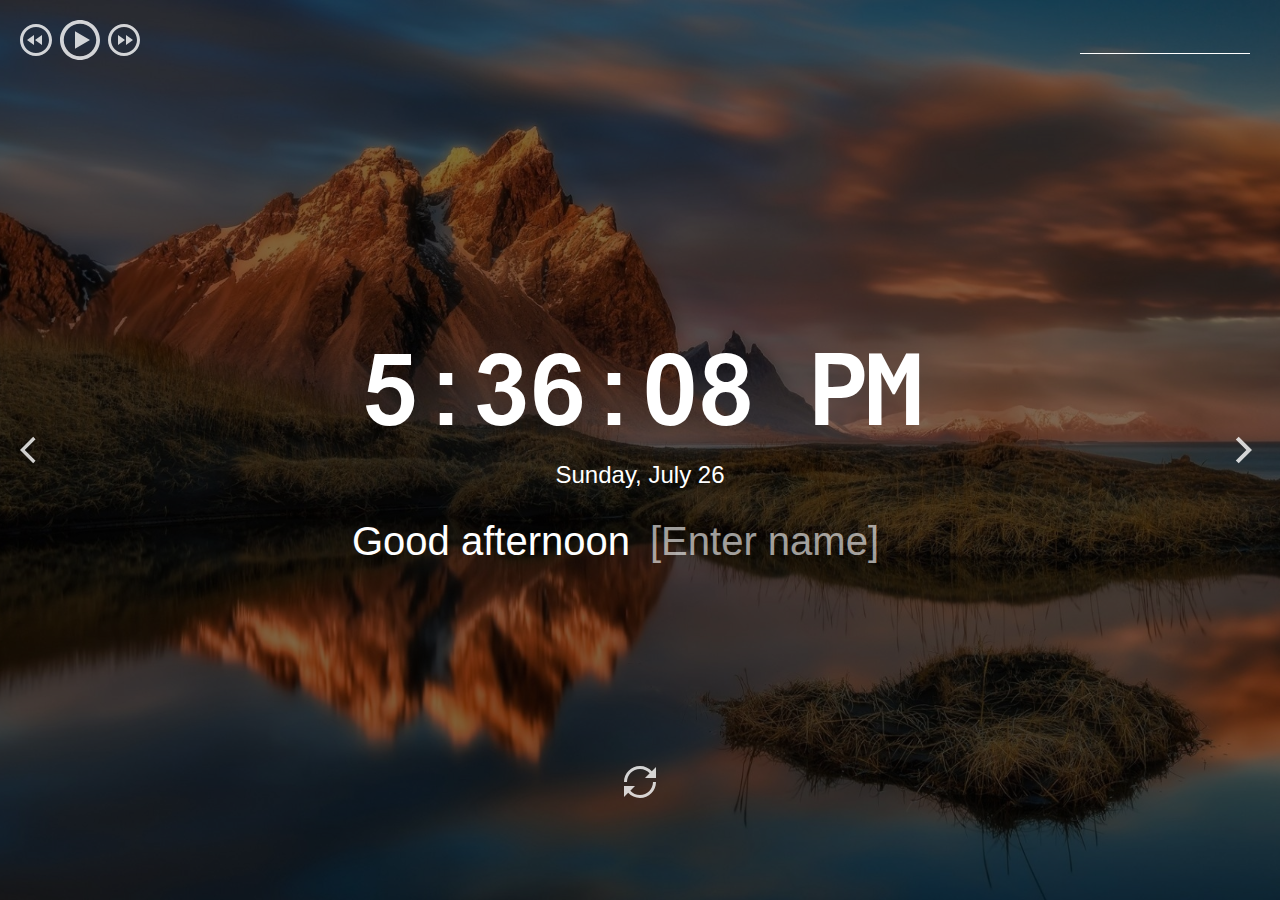
==== momentum/index.html @ 00d83239 "feat: add save_name" ====
<!DOCTYPE html>
<html lang="en">
  <head>
    <meta charset="UTF-8" />
    <meta name="viewport" content="width=device-width, initial-scale=1.0" />
    <link href="assets/favicon.ico" rel="shortcut icon" />
    <link rel="stylesheet" href="css/owfont-regular.css" />
    <link rel="stylesheet" href="css/style.css" />
    <title>momentum</title>
  </head>
  <body>
    <header class="header">
      <div class="player">
        <div class="player-controls">
          <button class="play-prev player-icon"></button>
          <button class="play player-icon"></button>
          <button class="play-next player-icon"></button>
        </div>
        <ul class="play-list"></ul>
      </div>
      <div class="weather">
        <input type="text" class="city" />
        <i class="weather-icon owf"></i>
        <div class="weather-error"></div>
        <div class="description-container">
          <span class="temperature"></span>
          <span class="weather-description"></span>
        </div>
        <div class="wind"></div>
        <div class="humidity"></div>
      </div>
    </header>
    <main class="main">
      <div class="slider-icons">
        <button class="slide-prev slider-icon"></button>
        <button class="slide-next slider-icon"></button>
      </div>
      <time class="time"></time>
      <date class="date"></date>
      <div class="greeting-container">
        <span class="greeting"></span>
        <input type="text" placeholder="[Enter name]" class="name" />
      </div>
    </main>
    <footer class="footer">
      <button class="change-quote"></button>
      <div>
        <div class="quote"></div>
        <div class="author"></div>
      </div>
    </footer>
    <script src="js/time_date_greeting.js"></script>
    <script src="js/save_name.js"></script>
  </body>
</html>
---- momentum/css/owfont-regular.css ----
/*!
 *  owfont-regular 1.0.0 by Deniz Fuchidzhiev - http://websygen.com
 *  License - font: SIL OFL 1.1, css: MIT License
 */
/* FONT PATH
 * -------------------------- */
@font-face {
  font-family: 'owfont';
  src: url('../assets/fonts/owfont-regular.eot?v=1.0.0');
  src: url('../assets/fonts/owfont-regular.eot?#iefix&v=1.0.0') format('embedded-opentype'),
	   url('../assets/fonts/owfont-regular.woff') format('woff'),
	   url('../assets/fonts/owfont-regular.ttf') format('truetype'),
	   url('../assets/fonts/owfont-regular.svg#owf-regular') format('svg');
  font-weight: normal;
  font-style: normal;
}
.owf {
  display: inline-block;
  font: normal normal normal 14px/1 owfont;
  font-size: inherit;
  text-rendering: auto;
  -webkit-font-smoothing: antialiased;
  -moz-osx-font-smoothing: grayscale;
  transform: translate(0, 0);
}
/* makes the font 33% larger relative to the icon container */
.owf-lg {
  font-size: 1.33333333em;
  line-height: 0.75em;
  vertical-align: -15%;
}
.owf-2x {
  font-size: 2em;
}
.owf-3x {
  font-size: 3em;
}
.owf-4x {
  font-size: 4em;
}
.owf-5x {
  font-size: 5em;
}
.owf-fw {
  width: 1.28571429em;
  text-align: center;
}
.owf-ul {
  padding-left: 0;
  margin-left: 2.14285714em;
  list-style-type: none;
}
.owf-ul > li {
  position: relative;
}
.owf-li {
  position: absolute;
  left: -2.14285714em;
  width: 2.14285714em;
  top: 0.14285714em;
  text-align: center;
}
.owf-li.owf-lg {
  left: -1.85714286em;
}
.owf-border {
  padding: .2em .25em .15em;
  border: solid 0.08em #eeeeee;
  border-radius: .1em;
}
.owf-pull-right {
  float: right;
}
.owf-pull-left {
  float: left;
}
.owf.owf-pull-left {
  margin-right: .3em;
}
.owf.owf-pull-right {
  margin-left: .3em;
}

/* owfont uses the Unicode Private Use Area (PUA) to ensure screen
   readers do not read off random characters that represent icons */
   
/*   Weather Condition Codes    */
   
/*   Thunderstorm - - - - - - - - - - - - - - - - - - - - - - - - - - - - - - - - - - - -    */
   
/* thunderstorm with light rain */
.owf-200:before,
.owf-200-d:before,
.owf-200-n:before {
  content: "\EB28";
}
/* thunderstorm with rain */
.owf-201:before,
.owf-201-d:before,
.owf-201-n:before {
  content: "\EB29";
}
/* thunderstorm with heavy rain */
.owf-202:before,
.owf-202-d:before,
.owf-202-n:before {
  content: "\EB2A";
}
/*  light thunderstorm  */
.owf-210:before,
.owf-210-d:before,
.owf-210-n:before {
  content: "\EB32";
}
/*  thunderstorm  */
.owf-211:before,
.owf-211-d:before,
.owf-211-n:before {
  content: "\EB33";
}
/*   heavy thunderstorm   */
.owf-212:before,
.owf-212-d:before,
.owf-212-n:before {
  content: "\EB34";
}
/*   ragged thunderstorm   */
.owf-221:before,
.owf-221-d:before,
.owf-221-n:before {
  content: "\EB3D";
}
/*  thunderstorm with light drizzle    */
.owf-230:before,
.owf-230-d:before,
.owf-230-n:before {
  content: "\EB46";
}
/*  thunderstorm with drizzle     */
.owf-231:before,
.owf-231-d:before,
.owf-231-n:before {
  content: "\EB47";
}
/* thunderstorm with heavy drizzle     */
.owf-232:before,
.owf-232-d:before,
.owf-232-n:before {
  content: "\EB48";
}

/*   Drizzle - - - - - - - - - - - - - - - - - - - - - - - - - - - - - - - - - - - -    */

/*  light intensity drizzle */
.owf-300:before,
.owf-300-d:before,
.owf-300-n:before {
  content: "\EB8C";
}
/*  drizzle */
.owf-301:before,
.owf-301-d:before,
.owf-301-n:before {
  content: "\EB8D";
}
/*  heavy intensity drizzle  */
.owf-302:before,
.owf-302-d:before,
.owf-302-n:before {
  content: "\EB8E";
}
/*   light intensity drizzle rain  */
.owf-310:before,
.owf-310-d:before,
.owf-310-n:before {
  content: "\EB96";
}
/*  drizzle rain  */
.owf-311:before,
.owf-311-d:before,
.owf-311-n:before {
  content: "\EB97";
}
/* heavy intensity drizzle rain */
.owf-312:before,
.owf-312-d:before,
.owf-312-n:before {
  content: "\EB98";
}
/* shower rain and drizzle  */
.owf-313:before,
.owf-313-d:before,
.owf-313-n:before {
  content: "\EB99";
}
/* heavy shower rain and drizzle*/
.owf-314:before,
.owf-314-d:before,
.owf-314-n:before {
  content: "\EB9A";
}
/* shower drizzle */
.owf-321:before,
.owf-321-d:before,
.owf-321-n:before {
  content: "\EBA1";
}

/*   Rain - - - - - - - - - - - - - - - - - - - - - - - - - - - - - - - - - - - -    */

/* light rain  */
.owf-500:before,
.owf-500-d:before,
.owf-500-n:before {
  content: "\EC54";
}
/* moderate rain  */
.owf-501:before,
.owf-501-d:before,
.owf-501-n:before {
  content: "\EC55";
}
/* heavy intensity rain  */
.owf-502:before,
.owf-502-d:before,
.owf-502-n:before {
  content: "\EC56";
}
/* very heavy rain   */
.owf-503:before,
.owf-503-d:before,
.owf-503-n:before {
  content: "\EC57";
}
/* extreme rain    */
.owf-504:before,
.owf-504-d:before,
.owf-504-n:before {
  content: "\EC58";
}
/* freezing rain    */
.owf-511:before,
.owf-511-d:before,
.owf-511-n:before {
  content: "\EC5F";
}
/*  light intensity shower rain    */
.owf-520:before,
.owf-520-d:before,
.owf-520-n:before {
  content: "\EC68";
}
/* shower rain  */
.owf-521:before,
.owf-521-d:before,
.owf-521-n:before {
  content: "\EC69";
}
/*  heavy intensity shower rain  */
.owf-522:before,
.owf-522-d:before,
.owf-522-n:before {
  content: "\EC6A";
}
/* ragged shower rain  */
.owf-531:before,
.owf-531-d:before,
.owf-531-n:before {
  content: "\EC73";
}

/*   Snow - - - - - - - - - - - - - - - - - - - - - - - - - - - - - - - - - - - -    */

/* light snow  */
.owf-600:before,
.owf-600-d:before,
.owf-600-n:before {
  content: "\ECB8";
}
/*  snow  */
.owf-601:before,
.owf-601-d:before,
.owf-601-n:before {
  content: "\ECB9";
}
/*   heavy snow   */
.owf-602:before,
.owf-602-d:before,
.owf-602-n:before {
  content: "\ECBA";
}
/*  sleet  */
.owf-611:before,
.owf-611-d:before,
.owf-611-n:before {
  content: "\ECC3";
}
/*   shower sleet */
.owf-612:before,
.owf-612-d:before,
.owf-612-n:before {
  content: "\ECC4";
}
/* light rain and snow */
.owf-615:before,
.owf-615-d:before,
.owf-615-n:before {
  content: "\ECC7";
}
/* rain and snow  */
.owf-616:before,
.owf-616-d:before,
.owf-616-n:before {
  content: "\ECC8";
}
/* light shower snow  */
.owf-620:before,
.owf-620-d:before,
.owf-620-n:before {
  content: "\ECCC";
}
/* shower snow  */
.owf-621:before,
.owf-621-d:before,
.owf-621-n:before {
  content: "\ECCD";
}
/* heavy shower snow  */
.owf-622:before,
.owf-622-d:before,
.owf-622-n:before {
  content: "\ECCE";
}

/*   Atmosphere - - - - - - - - - - - - - - - - - - - - - - - - - - - - - - - - - - - -    */

/* mist */
.owf-701:before,
.owf-701-d:before,
.owf-701-n:before {
  content: "\ED1D";
}
/* smoke */
.owf-711:before,
.owf-711-d:before,
.owf-711-n:before {
  content: "\ED27";
}
/* haze */
.owf-721:before,
.owf-721-d:before,
.owf-721-n:before {
  content: "\ED31";
}
/* Sand/Dust Whirls */
.owf-731:before,
.owf-731-d:before,
.owf-731-n:before {
  content: "\ED3B";
}
/* Fog */
.owf-741:before,
.owf-741-d:before,
.owf-741-n:before {
  content: "\ED45";
}
/* sand */
.owf-751:before,
.owf-751-d:before,
.owf-751-n:before {
  content: "\ED4F";
}
/* dust */
.owf-761:before,
.owf-761-d:before,
.owf-761-n:before {
  content: "\ED59";
}
/*  VOLCANIC ASH  */
.owf-762:before,
.owf-762-d:before,
.owf-762-n:before {
  content: "\ED5A";
}
/* SQUALLS */
.owf-771:before,
.owf-771-d:before,
.owf-771-n:before {
  content: "\ED63";
}
/* TORNADO */
.owf-781:before,
.owf-781-d:before,
.owf-781-n:before {
  content: "\ED6D";
}

/*   Clouds - - - - - - - - - - - - - - - - - - - - - - - - - - - - - - - - - - - -    */

/*  sky is clear  */  /*  Calm  */
.owf-800:before,
.owf-800-d:before,
.owf-951:before,
.owf-951-d:before {
  content: "\ED80";
}
.owf-800-n:before,
.owf-951-n:before {
  content: "\F168";
}
/*  few clouds   */
.owf-801:before,
.owf-801-d:before {
  content: "\ED81";
}
.owf-801-n:before {
  content: "\F169";
}
/* scattered clouds */
.owf-802:before,
.owf-802-d:before {
  content: "\ED82";
}
.owf-802-n:before {
  content: "\F16A";
}
/* broken clouds  */
.owf-803:before,
.owf-803-d:before,
.owf-803-n:before {
  content: "\ED83";
}
/* overcast clouds  */
.owf-804:before,
.owf-804-d:before,
.owf-804-n:before {
  content: "\ED84";
}

/*   Extreme - - - - - - - - - - - - - - - - - - - - - - - - - - - - - - - - - - - -    */

/* tornado  */
.owf-900:before,
.owf-900-d:before,
.owf-900-n:before {
  content: "\EDE4";
}
/*  tropical storm  */
.owf-901:before,
.owf-901-d:before,
.owf-901-n:before {
  content: "\EDE5";
}
/* hurricane */
.owf-902:before,
.owf-902-d:before,
.owf-902-n:before {
  content: "\EDE6";
}
/* cold */
.owf-903:before,
.owf-903-d:before,
.owf-903-n:before {
  content: "\EDE7";
}
/* hot */
.owf-904:before,
.owf-904-d:before,
.owf-904-n:before {
  content: "\EDE8";
}
/* windy */
.owf-905:before,
.owf-905-d:before,
.owf-905-n:before {
  content: "\EDE9";
}
/* hail */
.owf-906:before,
.owf-906-d:before,
.owf-906-n:before {
  content: "\EDEA";
}

/*   Additional - - - - - - - - - - - - - - - - - - - - - - - - - - - - - - - - - - - -    */

/* Setting */
.owf-950:before,
.owf-950-d:before,
.owf-950-n:before {
  content: "\EE16";
}
/*  Light breeze  */
.owf-952:before,
.owf-952-d:before,
.owf-952-n:before {
  content: "\EE18";
}
/*  Gentle Breeze  */
.owf-953:before,
.owf-953-d:before,
.owf-953-n:before {
  content: "\EE19";
}
/*  Moderate breeze  */
.owf-954:before,
.owf-954-d:before,
.owf-954-n:before {
  content: "\EE1A";
}
/* Fresh Breeze  */
.owf-955:before,
.owf-955-d:before,
.owf-955-n:before {
  content: "\EE1B";
}
/* Strong  Breeze  */
.owf-956:before,
.owf-956-d:before,
.owf-956-n:before {
  content: "\EE1C";
}
/* High wind, near gale  */
.owf-957:before,
.owf-957-d:before,
.owf-957-n:before {
  content: "\EE1D";
}
/* Gale */
.owf-958:before,
.owf-958-d:before,
.owf-958-n:before {
  content: "\EE1E";
}
/*  Severe Gale  */
.owf-959:before,
.owf-959-d:before,
.owf-959-n:before {
  content: "\EE1F";
}
/* Storm */
.owf-960:before,
.owf-960-d:before,
.owf-960-n:before {
  content: "\EE20";
}
/*  Violent Storm  */
.owf-961:before,
.owf-961-d:before,
.owf-961-n:before {
  content: "\EE21";
}
/* Hurricane */
.owf-962:before,
.owf-962-d:before,
.owf-962-n:before {
  content: "\EE22";
}
---- momentum/css/style.css ----
@font-face {
  font-family: 'Arial-MT';
  src: url("../assets/fonts/Arial-MT.woff"); /* Путь к файлу со шрифтом */
 }

* {
  box-sizing: border-box;
  margin: 0;
  padding: 0;
}

body {
  min-width: 480px;
  min-height: 100vh;
  font-family: 'Arial', sans-serif;
  font-size: 16px;
  color: #fff;
  text-align: center;
  background: url("../assets/img/bg.jpg") center/cover, rgba(0, 0, 0, 0.5);
  background-blend-mode: multiply;
  transition: background-image 1s ease-in-out;
}

.header {
  display: flex;
  justify-content: space-between;
  align-items: flex-start;
  width: 100%;
  height: 30vh;
  min-height: 220px;  
  padding: 20px;
}

.player-controls {
  display: flex;
  align-items: center;
  justify-content: space-between;
  width: 120px;
  margin-bottom: 28px;
}

.play-list {
  text-align: left;
}

.play-item {
  position: relative;
  padding: 5px;
  padding-left: 20px;
  list-style: none;
  opacity: .8;
  cursor: pointer;
  transition: .3s;
}

.play-item:hover {
  opacity: 1;
}

.play-item::before {
  content: "\2713";  
  position: absolute;
  left: 0;
  top: 2px;
  font-weight: 900;
}

.item-active::before {
  color: #C5B358;
}

.player-icon,
.slider-icon,
.change-quote {
  width: 32px;
  height: 32px;
  background-size: 32px 32px;
  background-position: center center;
  background-repeat: no-repeat;
  background-color: transparent;
  border: 0;
  outline: 0;
  opacity: .8;
  cursor: pointer;
  transition: .3s;  
}

.player-icon:hover,
.slider-icon:hover,
.change-quote:hover {
  opacity: 1;
}

.player-icon:active,
.slider-icon:active,
.change-quote:active {
  border: 0;
  outline: 0;  
  transform: scale(1.1);
}

.play {
  width: 40px;
  height: 40px;
  background-size: 40px 40px;
  background-image: url("../assets/svg/play.svg");
}

.pause {
  background-image: url("../assets/svg/pause.svg");
}

.play-prev {
  background-image: url("../assets/svg/play-prev.svg");
}

.play-next {
  background-image: url("../assets/svg/play-next.svg");
}

.weather {
  display: flex;
  flex-direction: column;
  justify-content: space-between;
  align-items: flex-start;
  row-gap: 5px;
  width: 180px;
  min-height: 180px;  
  text-align: left;
}

.weather-error {
  margin-top: -10px;
}

.description-container {
  display: flex;
  flex-wrap: wrap;
  justify-content: flex-start;
  align-items: center;
  column-gap: 12px;
}

.weather-icon {
  font-size: 44px;
}

.city {
  width: 170px;
  height: 34px;
  padding: 5px;
  font-size: 20px;
  line-height: 24px;
  color: #fff;  
  border: 0;
  outline: 0;
  border-bottom: 1px solid #fff;
  background-color: transparent;
}

.city::placeholder {  
  font-size: 20px;
  color: #fff;
  opacity: .6;
}

.main {
  position: relative;
  display: flex;
  flex-direction: column;
  justify-content: center;
  align-items: center;
  width: 100%;
  height: 40vh;
  min-height: 260px;  
  padding: 20px;
}

.slider-icon {
  position: absolute;
  top: 50%;
  margin-top: -16px;
  cursor: pointer;
}

.slide-prev {
  left: 20px;
  background-image: url("../assets/svg/slider-prev.svg");
}

.slide-next {
  right: 20px;
  background-image: url("../assets/svg/slider-next.svg");
}

.time {
  min-height: 124px;
  margin-bottom: 10px;
  font-family: 'Arial-MT';
  font-size: 100px;
  letter-spacing: -4px;  
}

.date {
  min-height: 28px;
  font-size: 24px;
  margin-bottom: 20px;
}

.greeting-container {
  display: flex;
  flex-wrap: wrap;
  justify-content: stretch;
  align-items: center;
  min-height: 48px;
  width: 100vw;
  font-size: 40px;
}

.greeting {
  flex: 1;  
  padding: 10px;
  text-align: right;
}

.name {
  flex: 1;
  max-width: 50%;
  padding: 10px;
  font-size: 40px;
  text-align: left;
  color: #fff;
  background-color: transparent;
  border: 0;
  outline: 0;
}

.name::placeholder {
  color: #fff;
  opacity: .6;
}

.footer {
  display: flex;
  flex-direction: column;
  justify-content: flex-end;
  align-items: center;
  width: 100%;
  height: 30vh;
  min-height: 160px;  
  padding: 20px;
}

.change-quote {
  margin-bottom: 30px;
  background-image: url("../assets/svg/reload.svg");  
}

.quote {
  min-height: 32px;
}

.author {
  min-height: 20px;
}

@media (max-width: 768px) {
  .time {
    min-height: 80px;
    font-size: 72px;    
  }

  .greeting-container {
    min-height: 40px;
    font-size: 32px;
  }

  .greeting {
    padding: 5px;
  }

  .name {
    font-size: 32px;
    padding: 5px;
  }
}
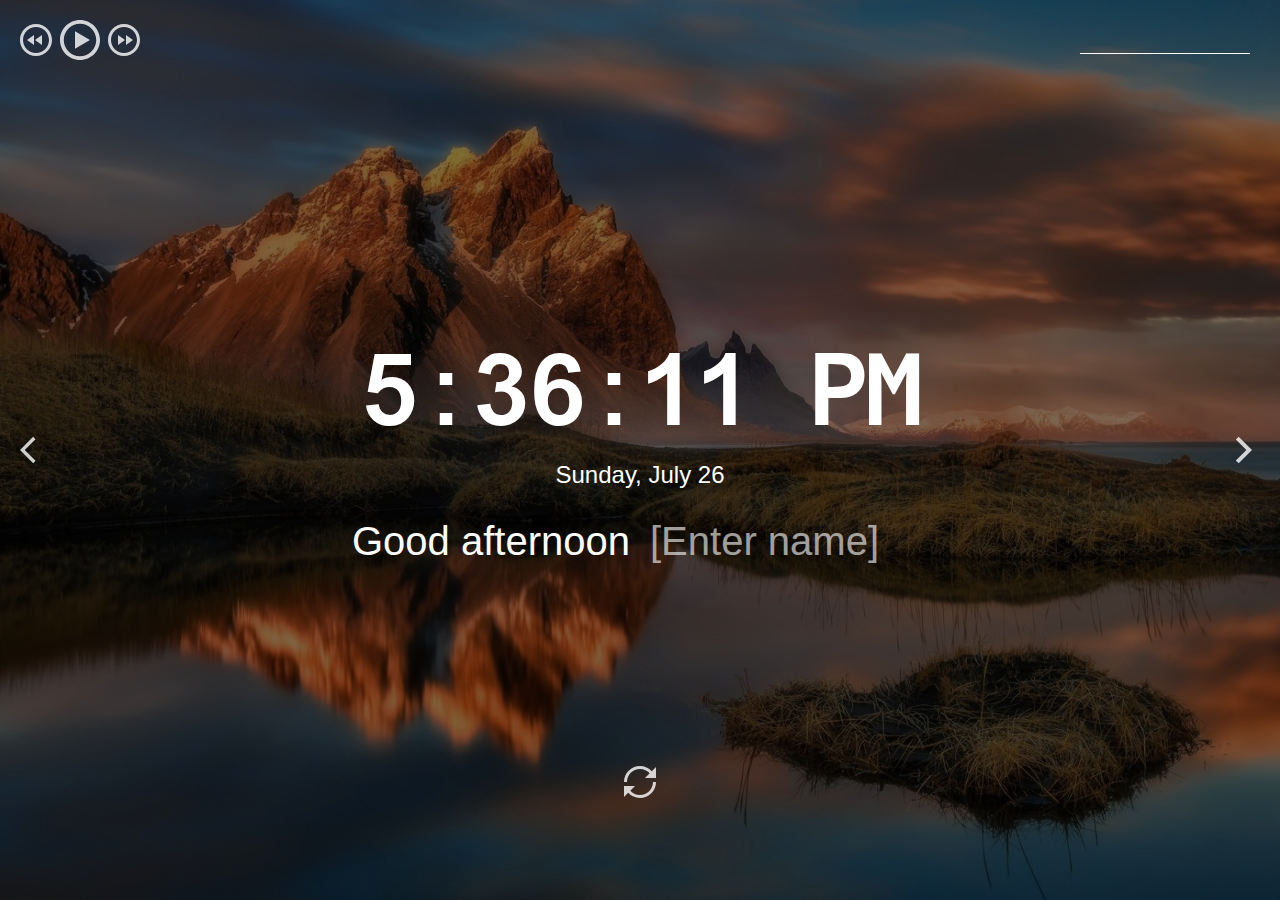
==== commit 56719439: "feat: add slider" ====
--- a/momentum/index.html
+++ b/momentum/index.html
@@ -8,7 +8,7 @@
     <link rel="stylesheet" href="css/style.css" />
     <title>momentum</title>
   </head>
-  <body>
+  <body class="body">
     <header class="header">
       <div class="player">
         <div class="player-controls">
@@ -49,7 +49,8 @@
         <div class="author"></div>
       </div>
     </footer>
-    <script src="js/time_date_greeting.js"></script>
+    <script type="module" src="js/time_date_greeting.js"></script>
     <script src="js/save_name.js"></script>
+    <script type="module" src="js/slider.js"></script>
   </body>
 </html>
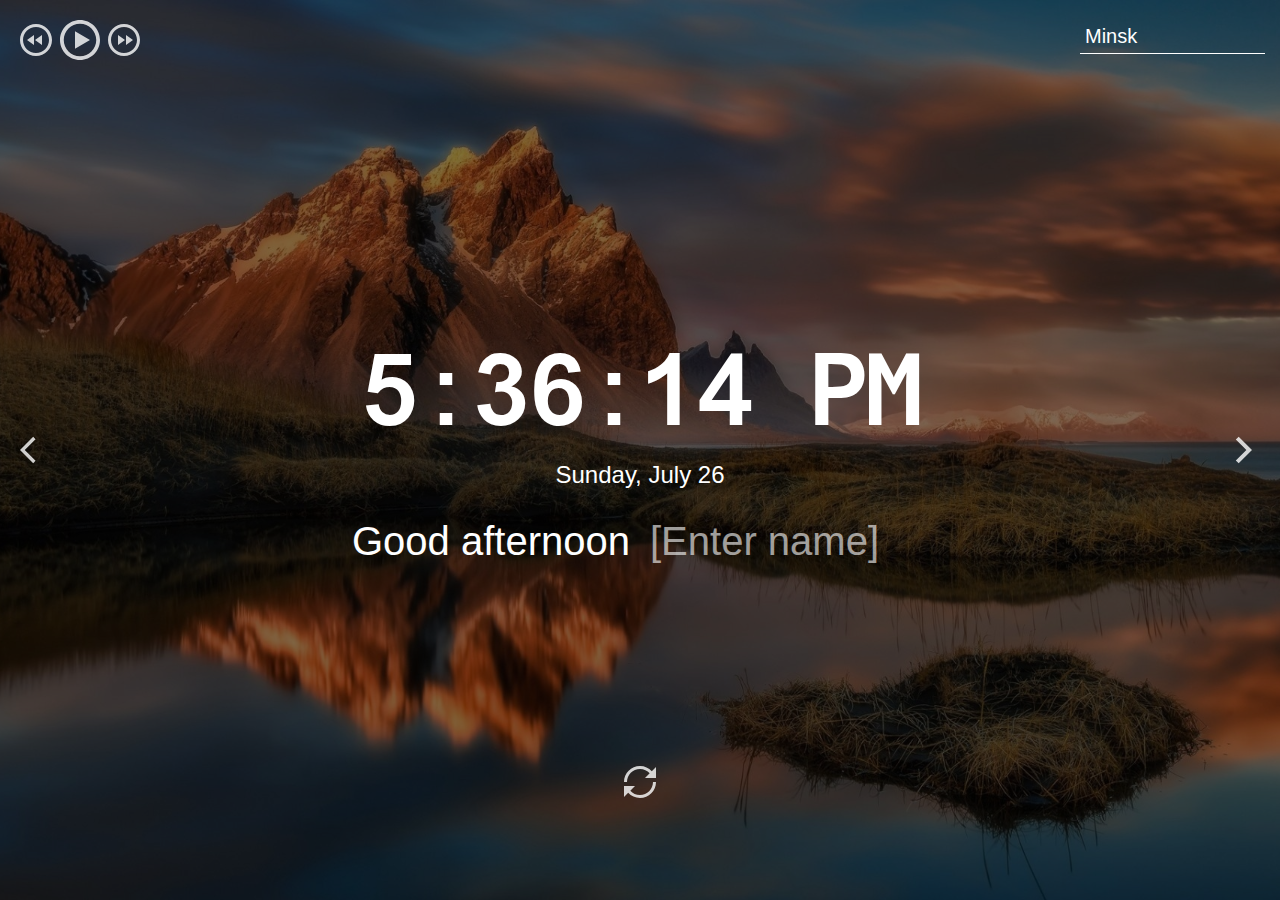
==== commit 7b32a534: "feat: add weather.js and change style.css" ====
--- a/momentum/index.html
+++ b/momentum/index.html
@@ -19,7 +19,7 @@
         <ul class="play-list"></ul>
       </div>
       <div class="weather">
-        <input type="text" class="city" />
+        <input type="text" class="city" value="Minsk" />
         <i class="weather-icon owf"></i>
         <div class="weather-error"></div>
         <div class="description-container">
@@ -52,5 +52,6 @@
     <script type="module" src="js/time_date_greeting.js"></script>
     <script src="js/save_name.js"></script>
     <script type="module" src="js/slider.js"></script>
+    <script src="js/weather.js"></script>
   </body>
 </html>
--- a/momentum/css/style.css
+++ b/momentum/css/style.css
@@ -1,7 +1,7 @@
 @font-face {
-  font-family: 'Arial-MT';
+  font-family: "Arial-MT";
   src: url("../assets/fonts/Arial-MT.woff"); /* Путь к файлу со шрифтом */
- }
+}
 
 * {
   box-sizing: border-box;
@@ -12,7 +12,7 @@
 body {
   min-width: 480px;
   min-height: 100vh;
-  font-family: 'Arial', sans-serif;
+  font-family: "Arial", sans-serif;
   font-size: 16px;
   color: #fff;
   text-align: center;
@@ -27,7 +27,7 @@
   align-items: flex-start;
   width: 100%;
   height: 30vh;
-  min-height: 220px;  
+  min-height: 220px;
   padding: 20px;
 }
 
@@ -48,9 +48,9 @@
   padding: 5px;
   padding-left: 20px;
   list-style: none;
-  opacity: .8;
+  opacity: 0.8;
   cursor: pointer;
-  transition: .3s;
+  transition: 0.3s;
 }
 
 .play-item:hover {
@@ -58,7 +58,7 @@
 }
 
 .play-item::before {
-  content: "\2713";  
+  content: "\2713";
   position: absolute;
   left: 0;
   top: 2px;
@@ -66,7 +66,7 @@
 }
 
 .item-active::before {
-  color: #C5B358;
+  color: #c5b358;
 }
 
 .player-icon,
@@ -80,9 +80,9 @@
   background-color: transparent;
   border: 0;
   outline: 0;
-  opacity: .8;
+  opacity: 0.8;
   cursor: pointer;
-  transition: .3s;  
+  transition: 0.3s;
 }
 
 .player-icon:hover,
@@ -95,7 +95,7 @@
 .slider-icon:active,
 .change-quote:active {
   border: 0;
-  outline: 0;  
+  outline: 0;
   transform: scale(1.1);
 }
 
@@ -125,7 +125,7 @@
   align-items: flex-start;
   row-gap: 5px;
   width: 180px;
-  min-height: 180px;  
+  min-height: 180px;
   text-align: left;
 }
 
@@ -146,22 +146,22 @@
 }
 
 .city {
-  width: 170px;
+  width: 185px;
   height: 34px;
   padding: 5px;
   font-size: 20px;
   line-height: 24px;
-  color: #fff;  
+  color: #fff;
   border: 0;
   outline: 0;
   border-bottom: 1px solid #fff;
   background-color: transparent;
 }
 
-.city::placeholder {  
+.city::placeholder {
   font-size: 20px;
   color: #fff;
-  opacity: .6;
+  opacity: 0.6;
 }
 
 .main {
@@ -172,7 +172,7 @@
   align-items: center;
   width: 100%;
   height: 40vh;
-  min-height: 260px;  
+  min-height: 260px;
   padding: 20px;
 }
 
@@ -196,9 +196,9 @@
 .time {
   min-height: 124px;
   margin-bottom: 10px;
-  font-family: 'Arial-MT';
+  font-family: "Arial-MT";
   font-size: 100px;
-  letter-spacing: -4px;  
+  letter-spacing: -4px;
 }
 
 .date {
@@ -218,7 +218,7 @@
 }
 
 .greeting {
-  flex: 1;  
+  flex: 1;
   padding: 10px;
   text-align: right;
 }
@@ -237,7 +237,7 @@
 
 .name::placeholder {
   color: #fff;
-  opacity: .6;
+  opacity: 0.6;
 }
 
 .footer {
@@ -247,13 +247,13 @@
   align-items: center;
   width: 100%;
   height: 30vh;
-  min-height: 160px;  
+  min-height: 160px;
   padding: 20px;
 }
 
 .change-quote {
   margin-bottom: 30px;
-  background-image: url("../assets/svg/reload.svg");  
+  background-image: url("../assets/svg/reload.svg");
 }
 
 .quote {
@@ -267,7 +267,7 @@
 @media (max-width: 768px) {
   .time {
     min-height: 80px;
-    font-size: 72px;    
+    font-size: 72px;
   }
 
   .greeting-container {
@@ -283,4 +283,4 @@
     font-size: 32px;
     padding: 5px;
   }
-}+}
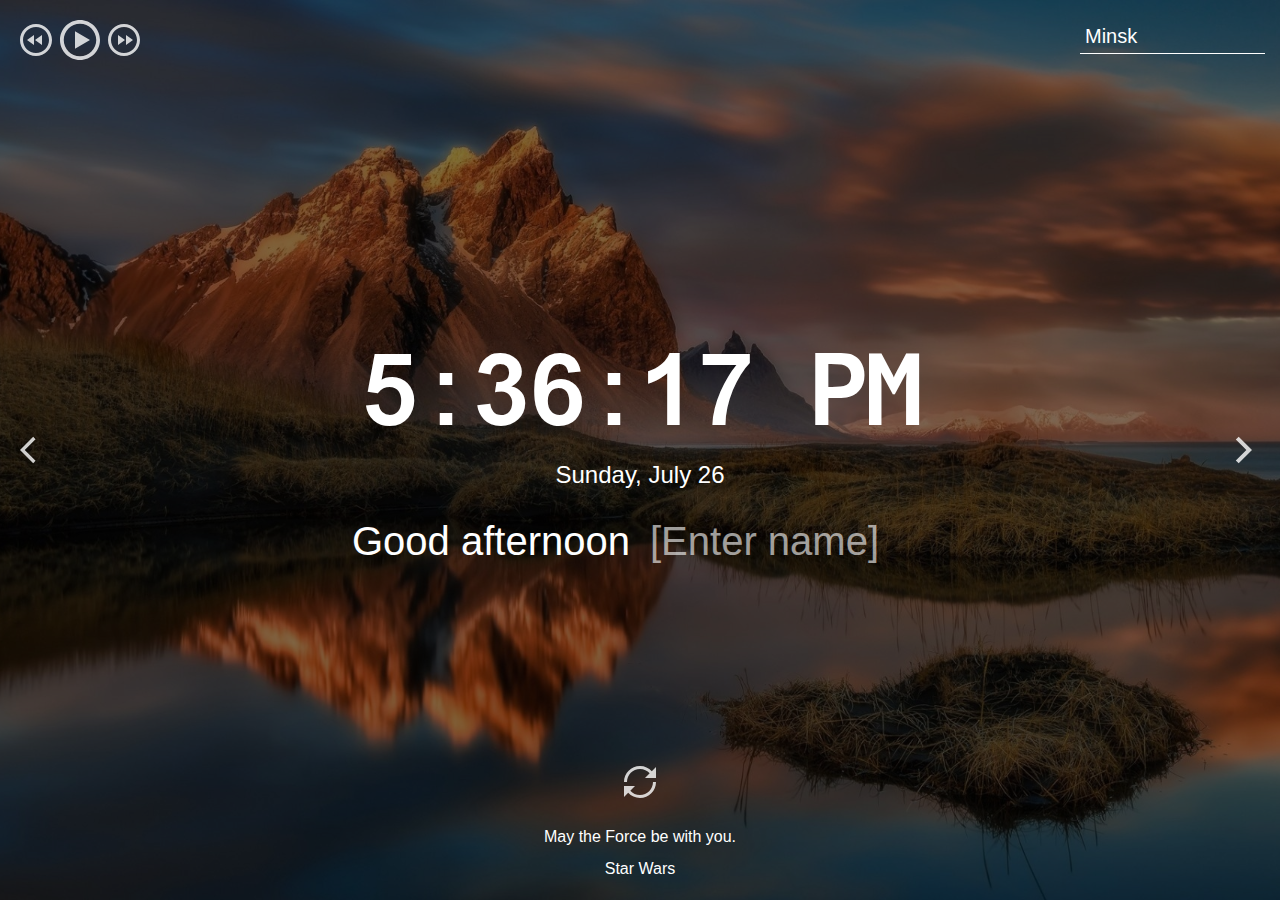
==== commit 70323bde: "feat: add quotes" ====
--- a/momentum/index.html
+++ b/momentum/index.html
@@ -53,5 +53,6 @@
     <script src="js/save_name.js"></script>
     <script type="module" src="js/slider.js"></script>
     <script src="js/weather.js"></script>
+    <script src="js/quotes.js"></script>
   </body>
 </html>
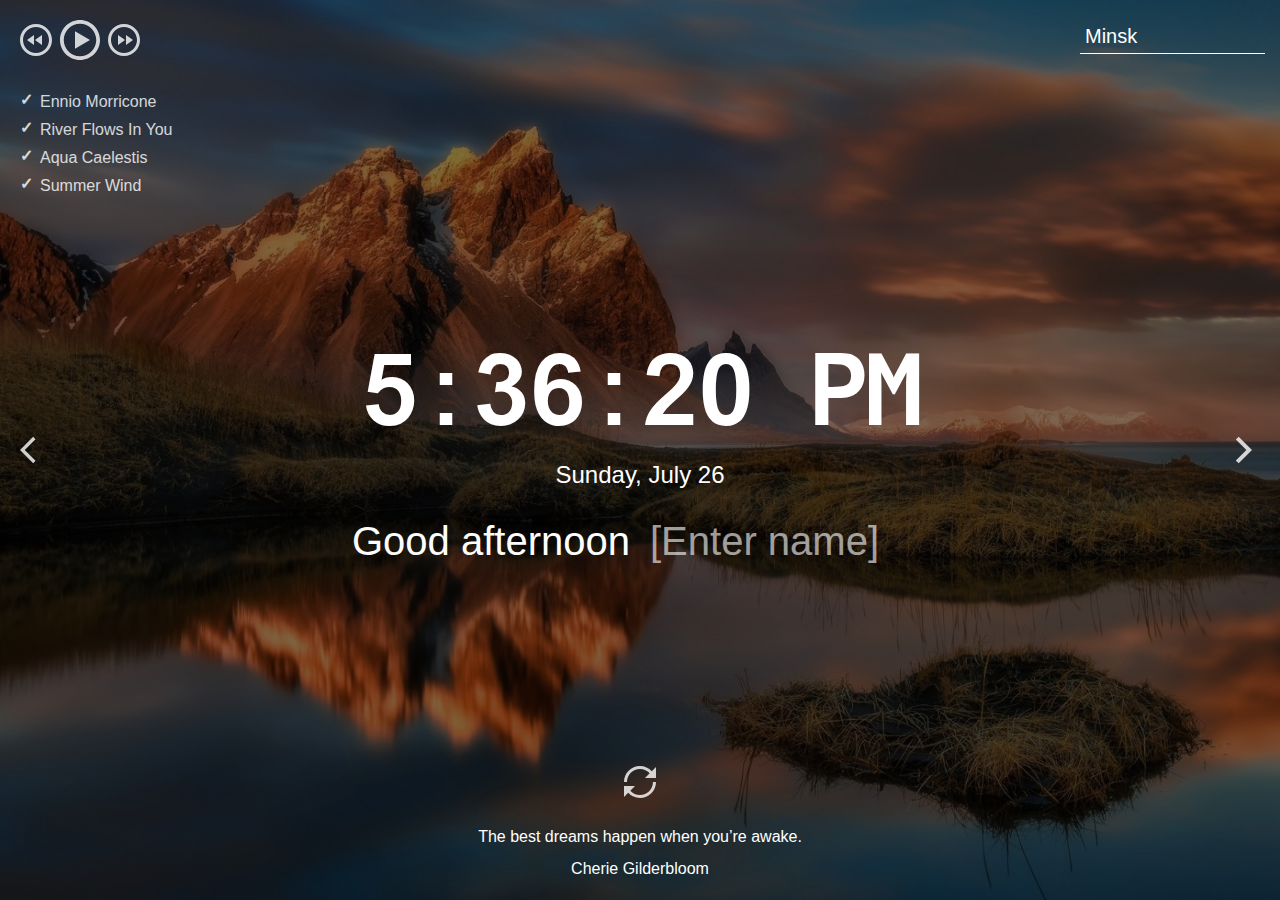
==== commit b2ace1aa: "feat: add audio_play.js" ====
--- a/momentum/index.html
+++ b/momentum/index.html
@@ -54,5 +54,6 @@
     <script type="module" src="js/slider.js"></script>
     <script src="js/weather.js"></script>
     <script src="js/quotes.js"></script>
+    <script type="module" src="js/audio_play.js"></script>
   </body>
 </html>
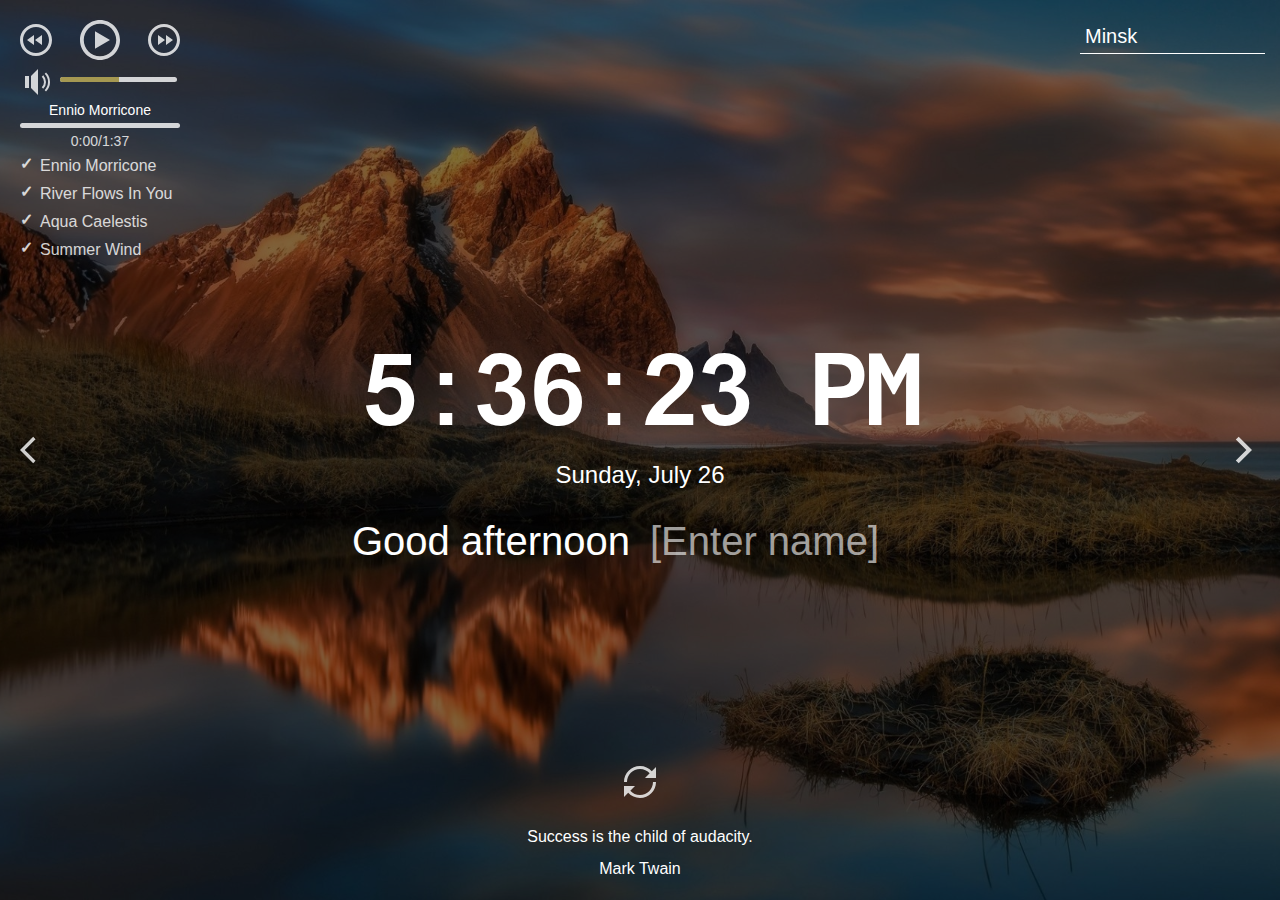
==== commit 9030f96f: "feat: add proPlayer" ====
--- a/momentum/index.html
+++ b/momentum/index.html
@@ -6,6 +6,7 @@
     <link href="assets/favicon.ico" rel="shortcut icon" />
     <link rel="stylesheet" href="css/owfont-regular.css" />
     <link rel="stylesheet" href="css/style.css" />
+    <link rel="stylesheet" href="css/css_pro.css" />
     <title>momentum</title>
   </head>
   <body class="body">
@@ -16,6 +17,29 @@
           <button class="play player-icon"></button>
           <button class="play-next player-icon"></button>
         </div>
+
+        <!--*********************************************************************-->
+        <div class="volume-container">
+          <div class="volume-button">
+            <div class="volume icono-volumeMedium"></div>
+          </div>
+
+          <div class="volume-slider">
+            <div class="volume-percentage"></div>
+          </div>
+        </div>
+        <div class="current-track-name">Ennio Morricone</div>
+        <!--*********************************************************************-->
+        <!--*********************************************************************-->
+        <div class="timeline">
+          <div class="progress"></div>
+        </div>
+        <div class="time-track">
+          <div class="current">0:00</div>
+          <div class="divider">/</div>
+          <div class="length">1:37</div>
+        </div>
+        <!--*********************************************************************-->
         <ul class="play-list"></ul>
       </div>
       <div class="weather">
--- a/momentum/css/style.css
+++ b/momentum/css/style.css
@@ -35,12 +35,14 @@
   display: flex;
   align-items: center;
   justify-content: space-between;
-  width: 120px;
+  width: 160px;
   margin-bottom: 28px;
 }
 
 .play-list {
   text-align: left;
+  position: relative;
+  bottom: 12px;
 }
 
 .play-item {
--- a/momentum/css/css_pro.css
+++ b/momentum/css/css_pro.css
@@ -0,0 +1,163 @@
+.timeline {
+  background: rgb(255, 255, 255);
+  width: 100%;
+  height: 5px;
+  position: relative;
+  bottom: 15px;
+  cursor: pointer;
+  border-radius: 3px;
+  opacity: 0.8;
+}
+.progress {
+  background: #c5b358;
+  width: 0%;
+  height: 5px;
+  transition: 0.25s;
+  border-radius: 3px 0 0 3px;
+}
+
+.time-track {
+  margin-bottom: 5px;
+  position: relative;
+  bottom: 10px;
+  display: flex;
+  justify-content: center;
+  align-items: center;
+  opacity: 0.8;
+  font-size: 14px;
+}
+
+.volume-container {
+  position: relative;
+  bottom: 23px;
+}
+
+.current-track-name {
+  position: relative;
+  bottom: 20px;
+  font-size: 14px;
+}
+
+.volume-button {
+  display: flex;
+  align-items: center;
+  opacity: 0.8;
+}
+
+.icono-volumeMedium,
+.icono-volumeMute {
+  cursor: pointer;
+}
+
+.volume-slider {
+  cursor: pointer;
+  position: absolute;
+  top: 12px;
+  height: 5px;
+  background: white;
+  transition: 0.25s;
+  border-radius: 3px;
+  opacity: 0.8;
+  left: 40px;
+  width: 117px;
+}
+.volume-percentage {
+  background: #c5b358;
+  height: 100%;
+  width: 50%;
+  border-radius: 3px 0 0 3px;
+}
+
+.icono-volumeMedium:before,
+.icono-volumeMute:after,
+.icono-volumeMute:before {
+  position: absolute;
+  top: 50%;
+  -webkit-transform: translateY(-50%);
+  transform: translateY(-50%);
+}
+
+.icono-volumeMedium,
+.icono-volumeMute {
+  width: 0;
+  height: 0;
+  border: 7px solid;
+  border-left: none;
+  border-top-color: transparent;
+  border-bottom-color: transparent;
+  padding: 6px 3px;
+  box-shadow: inset 4px 0;
+  margin: 4px 10px 4px 11px;
+}
+
+.icono-volumeMedium {
+  margin: 4px 14px 4px 7px;
+}
+
+.icono-volumeMedium:before {
+  width: 15px;
+  height: 15px;
+  position: absolute;
+  border-radius: 50%;
+  border-top-color: transparent;
+  border-bottom-color: transparent;
+  border-left-color: transparent;
+  left: 2px;
+}
+
+.icono-volumeMedium {
+  margin: 4px 16px 4px 5px;
+}
+
+.icono-volumeMedium:before {
+  border-style: double;
+  border-width: 6px;
+  left: -2px;
+}
+
+.icono-volumeMute {
+  margin: 4px 16px 4px 5px;
+}
+
+.icono-volumeMute:after,
+.icono-volumeMute:before {
+  box-shadow: inset 0 0 0 32px;
+}
+
+.icono-volumeMute:before {
+  width: 10px;
+  height: 2px;
+  left: 17px;
+}
+
+.icono-volumeMute:after {
+  height: 10px;
+  width: 2px;
+  left: 21px;
+}
+.icono-volumeMute:after,
+.icono-volumeMute:before {
+  -webkit-transform: translateY(-50%) rotate(45deg);
+  transform: translateY(-50%) rotate(45deg);
+}
+
+[class*="icono-"] {
+  display: inline-block;
+  vertical-align: middle;
+  position: relative;
+  font-style: normal;
+  color: currentColor;
+  text-align: left;
+  text-indent: -9999px;
+  direction: ltr;
+}
+[class*="icono-"]:after,
+[class*="icono-"]:before {
+  content: "";
+  pointer-events: none;
+}
+
+[class*="icono-"],
+[class*="icono-"] * {
+  box-sizing: border-box;
+}
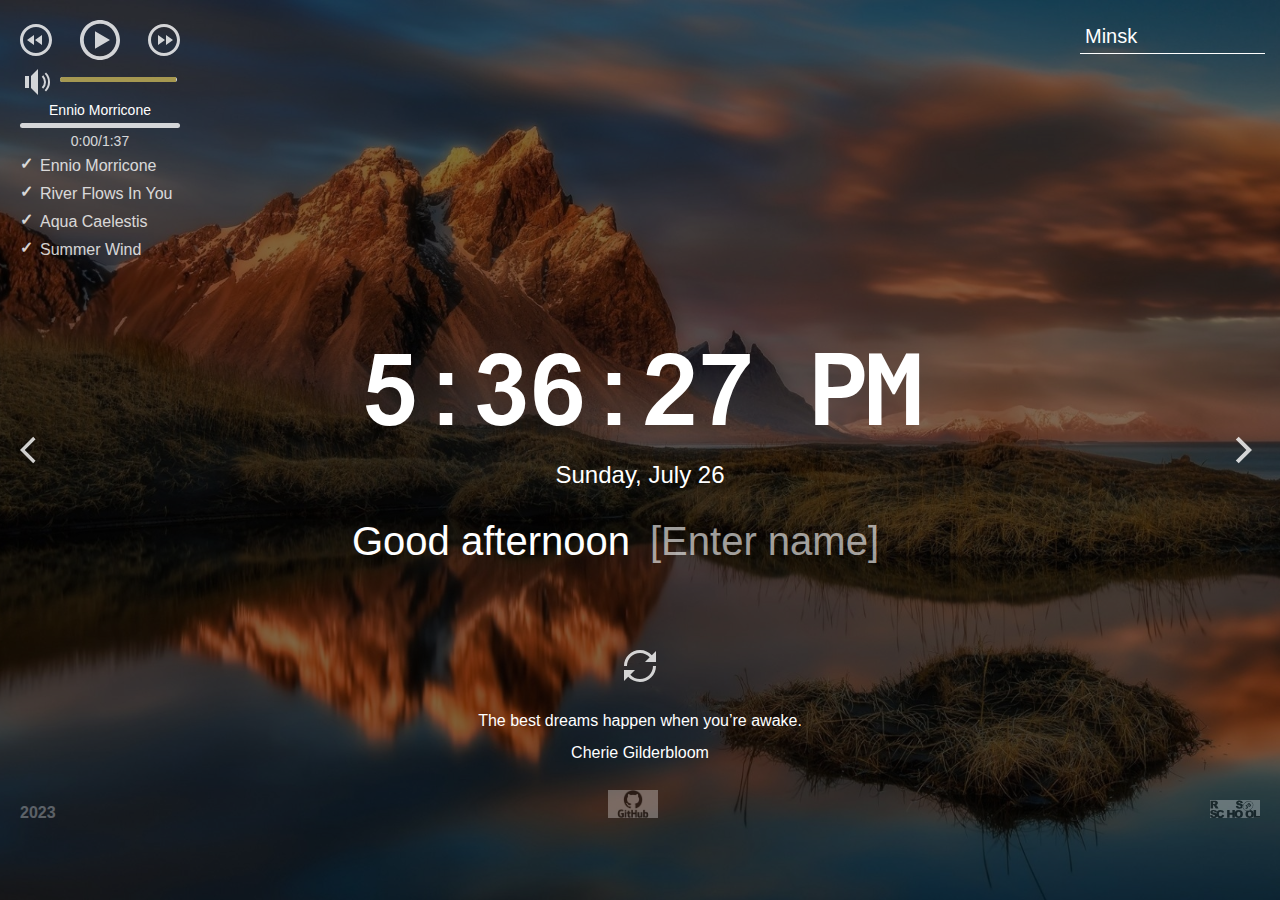
==== commit 2b9f180c: "feat: add new footer in index.html and styles" ====
--- a/momentum/index.html
+++ b/momentum/index.html
@@ -66,13 +66,27 @@
         <input type="text" placeholder="[Enter name]" class="name" />
       </div>
     </main>
-    <footer class="footer">
+    <section class="footer">
       <button class="change-quote"></button>
       <div>
         <div class="quote"></div>
         <div class="author"></div>
       </div>
+    </section>
+
+    <footer class="fff">
+      <p class="year">2023</p>
+      <a href="https://github.com/Alexey888888"
+        ><img class="logo-git" src="assets/img/GitHub-logo.jpg" alt="github"
+      /></a>
+      <a href="https://rs.school/js/"
+        ><img
+          class="logo-git"
+          src="assets/img/rs_school_js.svg"
+          alt="rs_school_js"
+      /></a>
     </footer>
+
     <script type="module" src="js/time_date_greeting.js"></script>
     <script src="js/save_name.js"></script>
     <script type="module" src="js/slider.js"></script>
--- a/momentum/css/style.css
+++ b/momentum/css/style.css
@@ -245,10 +245,10 @@
 .footer {
   display: flex;
   flex-direction: column;
-  justify-content: flex-end;
+
   align-items: center;
   width: 100%;
-  height: 30vh;
+
   min-height: 160px;
   padding: 20px;
 }
@@ -264,6 +264,25 @@
 
 .author {
   min-height: 20px;
+}
+
+.fff {
+  display: flex;
+  justify-content: space-between;
+  align-items: flex-end;
+  opacity: 0.3;
+  margin-left: 20px;
+  margin-right: 20px;
+}
+
+.year {
+  font-weight: 900;
+}
+
+.logo-git,
+.logo-rs {
+  width: 50px;
+  background-color: #fff;
 }
 
 @media (max-width: 768px) {
--- a/momentum/css/css_pro.css
+++ b/momentum/css/css_pro.css
@@ -44,6 +44,10 @@
   opacity: 0.8;
 }
 
+.volume-button:hover {
+  opacity: 1;
+}
+
 .icono-volumeMedium,
 .icono-volumeMute {
   cursor: pointer;
@@ -64,7 +68,7 @@
 .volume-percentage {
   background: #c5b358;
   height: 100%;
-  width: 50%;
+  width: 99%;
   border-radius: 3px 0 0 3px;
 }
 
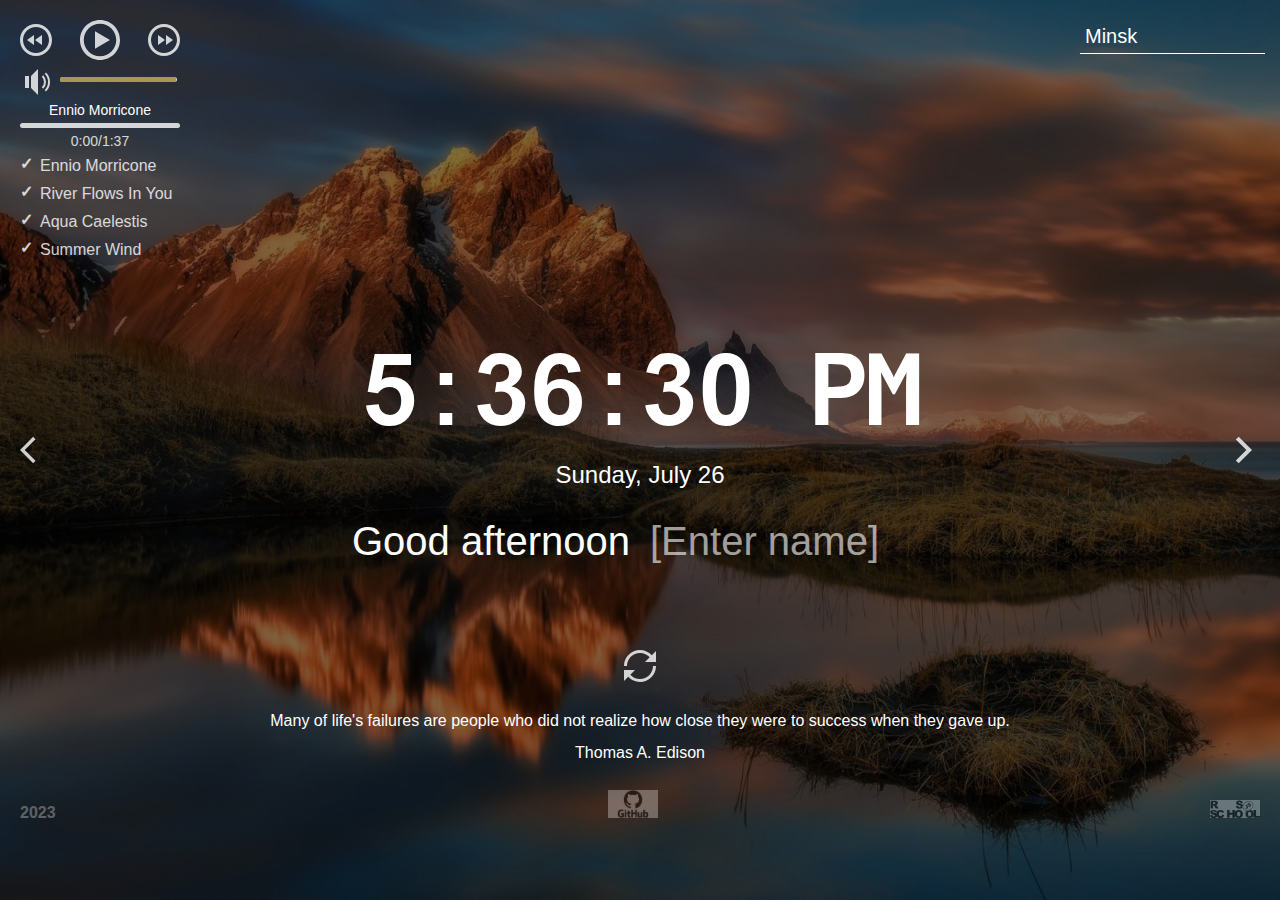
==== commit f672fca5: "feat: add idex.html with grade" ====
--- a/momentum/index.html
+++ b/momentum/index.html
@@ -86,7 +86,7 @@
           alt="rs_school_js"
       /></a>
     </footer>
-
+    <script src="js/index.js"></script>
     <script type="module" src="js/time_date_greeting.js"></script>
     <script src="js/save_name.js"></script>
     <script type="module" src="js/slider.js"></script>
